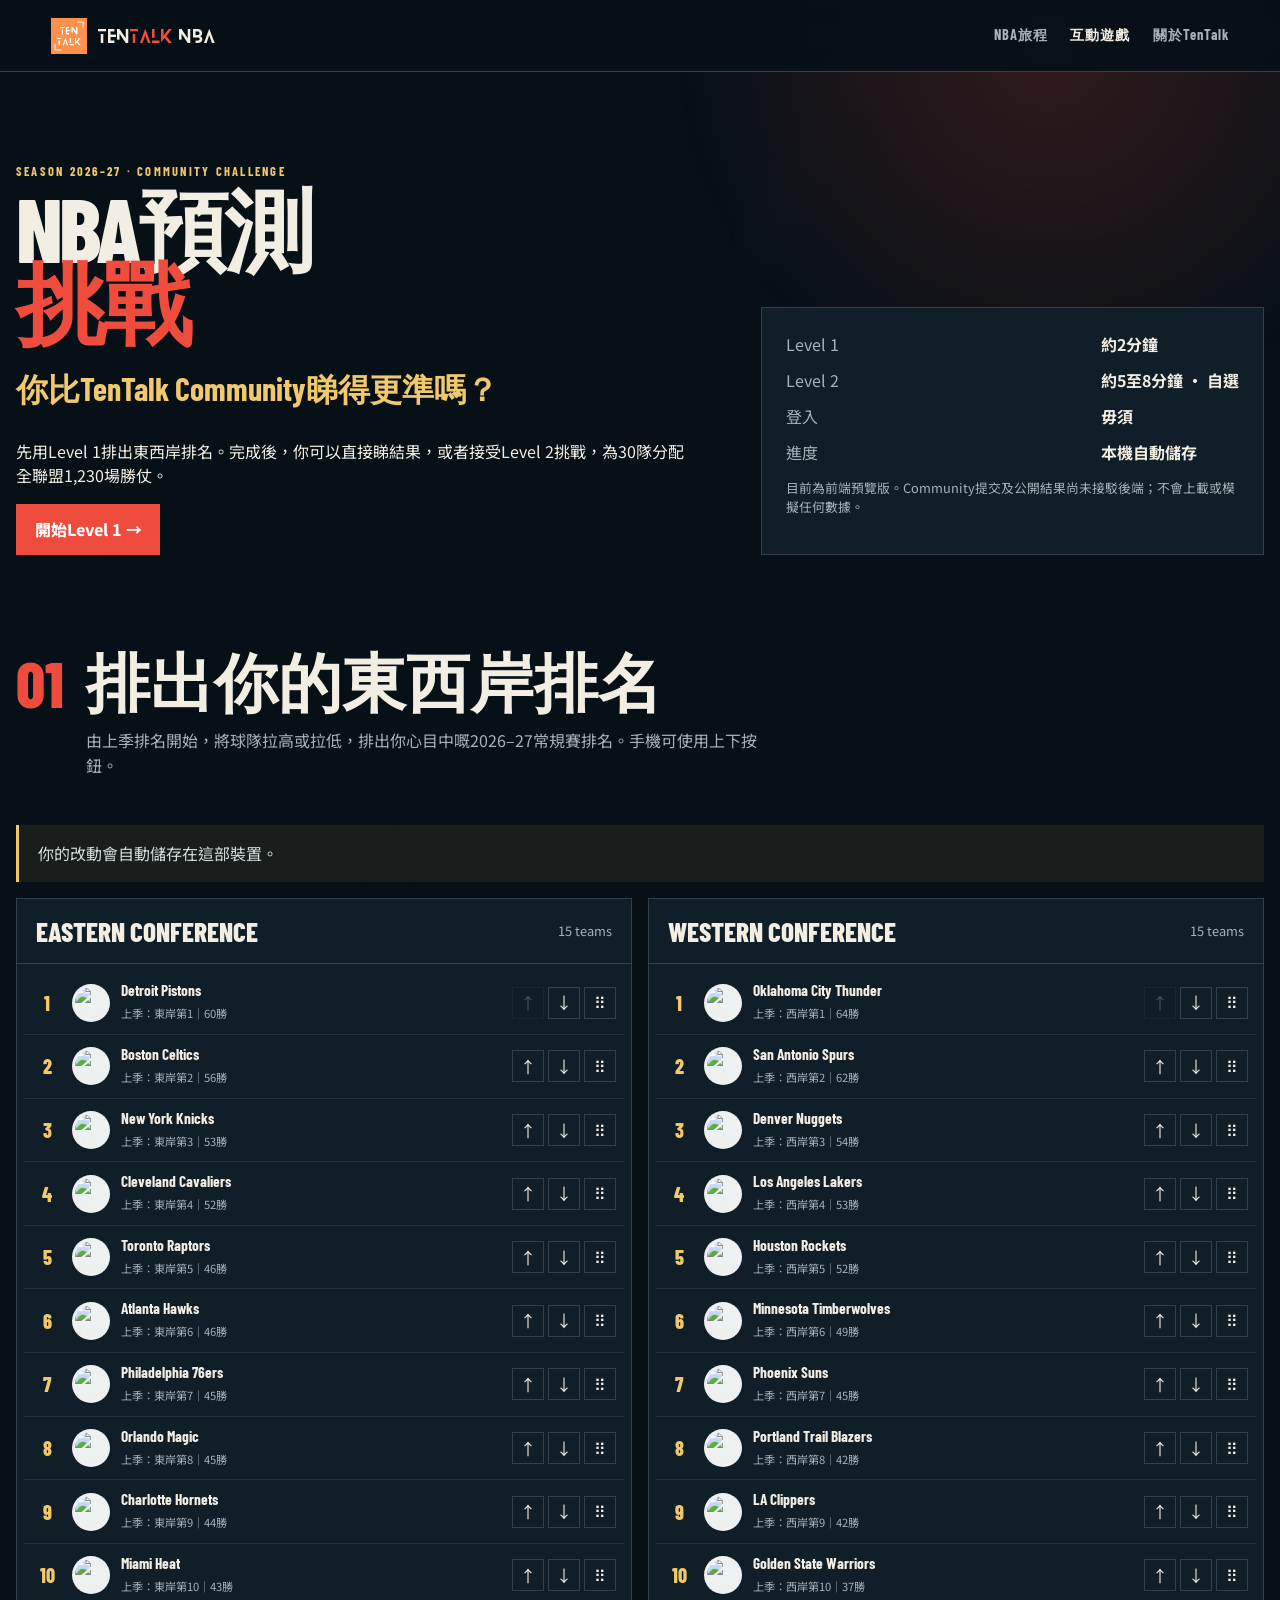
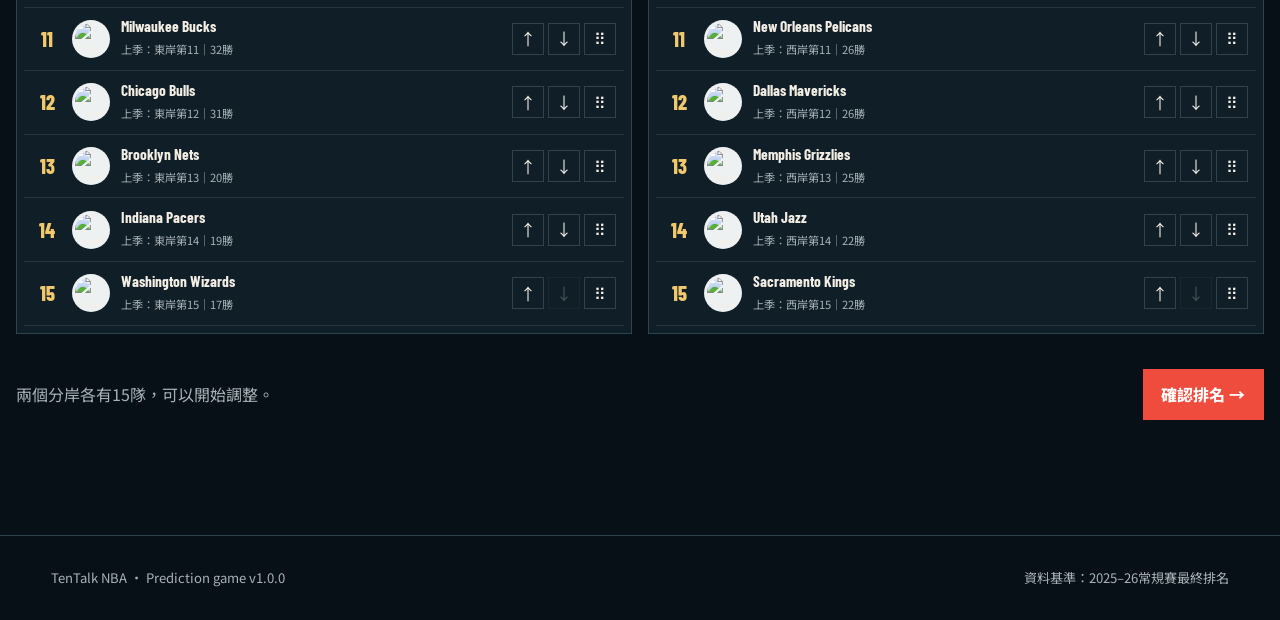
==== play/2026-27-predictions/index.html @ 5fdcccdc "Add 2026-27 NBA prediction game" ====
<!doctype html>
<html lang="zh-HK">
<head>
  <meta charset="UTF-8" />
  <meta name="viewport" content="width=device-width, initial-scale=1" />
  <meta name="description" content="排出2026–27 NBA東西岸排名，再為30隊分配全聯盟1,230場勝仗。" />
  <meta name="theme-color" content="#071017" />
  <title>2026–27 NBA預測挑戰｜TenTalk</title>
  <link rel="preconnect" href="https://fonts.googleapis.com" />
  <link rel="preconnect" href="https://fonts.gstatic.com" crossorigin />
  <link href="https://fonts.googleapis.com/css2?family=Barlow+Condensed:wght@600;700;800&amp;family=IBM+Plex+Mono:wght@600&amp;family=Noto+Sans+HK:wght@400;500;700&amp;display=swap" rel="stylesheet" />
  <link rel="stylesheet" href="../play.css?v=20260919" />
  <script src="../team-data.js?v=20260919" defer></script>
  <script src="game.js?v=20260919" defer></script>
</head>
<body>
  <a class="skip-link" href="#main">跳到主要內容</a>
  <header class="play-header">
    <a class="play-brand" href="../../"><img src="../../assets/tentalk-logo.png" alt="" /><span class="brand-word">Ten<span>Talk</span> NBA</span></a>
    <nav class="play-nav" aria-label="主要導覽"><a href="../../">NBA旅程</a><a class="nav-play" href="../" aria-current="page">互動遊戲</a><a href="../../#about">關於TenTalk</a></nav>
  </header>
  <main id="main" class="play-main game-main">
    <section class="game-intro" id="intro">
      <div><p class="eyebrow">Season 2026–27 · Community challenge</p><h1>NBA預測<span>挑戰</span></h1><p class="hook">你比TenTalk Community睇得更準嗎？</p><p>先用Level 1排出東西岸排名。完成後，你可以直接睇結果，或者接受Level 2挑戰，為30隊分配全聯盟1,230場勝仗。</p><button class="button" type="button" data-start>開始Level 1 →</button></div>
      <aside class="intro-card"><dl><dt>Level 1</dt><dd>約2分鐘</dd><dt>Level 2</dt><dd>約5至8分鐘 · 自選</dd><dt>登入</dt><dd>毋須</dd><dt>進度</dt><dd>本機自動儲存</dd></dl><p class="legal-note">目前為前端預覽版。Community提交及公開結果尚未接駁後端；不會上載或模擬任何數據。</p></aside>
    </section>

    <section class="game-step" id="level-one" aria-labelledby="level-one-title">
      <div class="step-heading"><span class="step-number">01</span><div><h2 id="level-one-title">排出你的東西岸排名</h2><p>由上季排名開始，將球隊拉高或拉低，排出你心目中嘅2026–27常規賽排名。手機可使用上下按鈕。</p></div></div>
      <p class="mode-note" id="save-note" role="status">你的改動會自動儲存在這部裝置。</p>
      <div class="conference-grid"><section class="conference-panel"><div class="conference-title"><h3>Eastern Conference</h3><span>15 teams</span></div><ol class="ranking-list" id="east-list" aria-label="東岸排名"></ol></section><section class="conference-panel"><div class="conference-title"><h3>Western Conference</h3><span>15 teams</span></div><ol class="ranking-list" id="west-list" aria-label="西岸排名"></ol></section></div>
      <div class="review-bar"><p id="level-one-status" role="status">兩個分岸各有15隊，可以開始調整。</p><button class="button" type="button" id="review-ranking">確認排名 →</button></div>
      <div class="review-panel" id="ranking-review" hidden><h3>最後檢查</h3><p>提交後仍可刻意重新開始，但不會靜默覆蓋已完成結果。</p><div class="review-columns"><div><strong>東岸</strong><ol id="east-review"></ol></div><div><strong>西岸</strong><ol id="west-review"></ol></div></div><div class="review-actions"><button class="button button-outline" type="button" id="back-to-ranking">再調整</button><button class="button" type="button" id="submit-level-one">提交Level 1</button></div></div>
    </section>

    <section class="game-step" id="level-one-result" hidden aria-labelledby="level-one-result-title"><div class="results-panel"><div class="result-head"><div><p class="eyebrow">Level 1 complete</p><h2 id="level-one-result-title">你 vs TenTalk Community</h2></div><span class="result-id" data-result-id></span></div><p class="community-empty"><strong>Community結果收集中</strong><br />目前未有達到顯示門檻的真實提交；以下只顯示你的排名，不會使用模擬數據。</p><div class="result-tables" id="level-one-tables"></div><div class="observation-grid" id="level-one-observations"></div><div class="level-two-invite"><div><h3>仲未夠喉？</h3><p>挑戰預測全NBA 30隊勝場，將全聯盟1,230場勝仗分配俾30支球隊。</p></div><button class="button" type="button" id="start-level-two">接受Level 2挑戰 →</button></div><div class="share-row" data-share-row></div><p class="share-status" role="status"></p></div></section>

    <section class="game-step" id="level-two" hidden aria-labelledby="level-two-title">
      <div class="step-heading"><span class="step-number">02</span><div><h2 id="level-two-title">預測30隊勝場</h2><p>每隊由上季勝場開始。今次唔可以人人都50勝：最後全聯盟總數必須剛好係1,230。</p></div></div>
      <div class="sticky-tools"><div class="total-meter" id="total-meter" aria-live="polite"><strong><span id="wins-total">1,230</span> / 1,230</strong><span id="wins-balance">✓ 完美平衡，可以提交！</span></div><div class="filter-group" aria-label="篩選球隊"><button type="button" data-filter="All" aria-pressed="true">全部</button><button type="button" data-filter="East" aria-pressed="false">東岸</button><button type="button" data-filter="West" aria-pressed="false">西岸</button></div><button class="button button-outline button-small" type="button" id="suggest-balance">幫我處理最後幾場</button></div>
      <p class="mode-note"><span id="reviewed-count">0 / 30</span> 隊已調整或確認。只調整你認為會明顯升跌嘅球隊，其餘可保留上季勝場。</p>
      <div class="balance-suggestions" id="balance-suggestions" hidden></div>
      <div class="win-list" id="win-list"></div>
      <div class="level-two-actions"><button class="button button-outline" type="button" id="reset-wins">回復全部上季勝場</button><button class="button" type="button" id="submit-level-two">提交Level 2</button></div>
    </section>

    <section class="game-step" id="level-two-result" hidden aria-labelledby="level-two-result-title"><div class="results-panel"><div class="result-head"><div><p class="eyebrow">1,230 wins allocated</p><h2 id="level-two-result-title">你嘅30隊勝場預測</h2></div><span class="result-id" data-result-id></span></div><p class="community-empty"><strong>Community平均收集中</strong><br />後端未接駁，因此只顯示你的本機結果。</p><div class="observation-grid" id="level-two-observations"></div><div class="result-tables" id="level-two-tables"></div><div class="share-row" data-share-row></div><p class="share-status" role="status"></p><button class="button button-outline" type="button" id="restart-game">重新開始</button></div></section>
  </main>
  <footer class="play-footer"><span>TenTalk NBA · Prediction game v1.0.0</span><span>資料基準：2025–26常規賽最終排名</span></footer>
</body>
</html>
---- play/play.css ----
@font-face { font-family: "Blanka"; src: url("../assets/fonts/Blanka-Regular.otf") format("opentype"); font-display: swap; }
:root { --ink:#071017; --panel:#101e28; --panel-2:#172b37; --line:#30434d; --cream:#f3eee4; --muted:#a8b2b6; --red:#ef4c3e; --gold:#f1c96c; --green:#79d7a5; --amber:#efb765; --danger:#ff776e; --display:"Barlow Condensed","Arial Narrow",sans-serif; --body:"Noto Sans HK",sans-serif; }
* { box-sizing:border-box; }
html { color-scheme:dark; scroll-behavior:smooth; }
body { margin:0; color:var(--cream); background:var(--ink); font-family:var(--body); line-height:1.55; }
body::before { content:""; position:fixed; inset:0; z-index:-1; opacity:.18; background:radial-gradient(circle at 82% 5%,#ef4c3e 0,transparent 28%),linear-gradient(120deg,transparent 0 48%,rgba(255,255,255,.035) 49% 51%,transparent 52%); }
a { color:inherit; }
button,input { font:inherit; }
button,a { -webkit-tap-highlight-color:transparent; }
:focus-visible { outline:3px solid var(--gold); outline-offset:3px; }
.skip-link { position:fixed; left:1rem; top:-5rem; z-index:20; background:var(--cream); color:var(--ink); padding:.7rem 1rem; }
.skip-link:focus { top:1rem; }
.play-header { min-height:72px; display:flex; align-items:center; gap:2rem; padding:0 clamp(1rem,4vw,4.5rem); border-bottom:1px solid var(--line); background:rgba(7,16,23,.92); backdrop-filter:blur(14px); position:sticky; top:0; z-index:10; }
.play-brand { display:flex; align-items:center; gap:.7rem; text-decoration:none; margin-right:auto; }
.play-brand img { width:36px; height:36px; object-fit:contain; }
.brand-word { font:1.05rem/1 "Blanka",var(--display); letter-spacing:.08em; }
.brand-word span { color:var(--red); }
.play-nav { display:flex; align-items:center; gap:1.4rem; }
.play-nav a { color:var(--muted); font:700 .9rem var(--display); letter-spacing:.07em; text-decoration:none; }
.play-nav a[aria-current="page"],.play-nav a:hover { color:var(--cream); }
.play-nav .nav-play { color:var(--gold); }
.play-main { width:min(1180px,calc(100% - 2rem)); margin:auto; }
.game-main { width:min(1280px,calc(100% - 2rem)); }
.eyebrow { color:var(--gold); font:700 .78rem var(--display); letter-spacing:.18em; text-transform:uppercase; }
.hub-hero { min-height:64vh; display:grid; grid-template-columns:1.2fr .8fr; align-items:center; gap:5vw; padding:7rem 0 5rem; }
.hub-hero h1,.game-intro h1 { margin:.2rem 0 1rem; font:800 clamp(3.8rem,9vw,8.4rem)/.82 var(--display); text-transform:uppercase; letter-spacing:-.045em; }
.hub-hero h1 span,.game-intro h1 span { display:block; color:var(--red); }
.hub-hero-copy { max-width:640px; color:#c7cdd0; font-size:clamp(1rem,1.8vw,1.22rem); }
.court-orbit { aspect-ratio:1; border:1px solid var(--line); border-radius:50%; position:relative; background:radial-gradient(circle,var(--panel-2),var(--ink) 65%); }
.court-orbit::before,.court-orbit::after { content:""; position:absolute; border:1px solid rgba(241,201,108,.38); border-radius:50%; inset:16%; }
.court-orbit::after { inset:38%; background:var(--red); border:0; box-shadow:0 0 60px rgba(239,76,62,.36); }
.court-orbit span { position:absolute; font:800 clamp(2rem,6vw,5rem)/1 var(--display); z-index:1; }
.court-orbit span:first-child { top:12%; left:-5%; }
.court-orbit span:last-child { bottom:10%; right:-4%; color:var(--gold); }
.hub-section { padding:4rem 0 7rem; border-top:1px solid var(--line); }
.section-kicker { display:flex; align-items:end; justify-content:space-between; gap:2rem; margin-bottom:2rem; }
.section-kicker h2 { margin:0; font:800 clamp(2.6rem,6vw,5.6rem)/.9 var(--display); text-transform:uppercase; }
.section-kicker p { max-width:430px; color:var(--muted); }
.game-card { display:grid; grid-template-columns:1fr auto; gap:2rem; padding:clamp(1.5rem,4vw,3.5rem); background:linear-gradient(135deg,var(--panel),#0b171e); border:1px solid var(--line); position:relative; overflow:hidden; }
.game-card::after { content:"26—27"; position:absolute; right:-1rem; bottom:-2.8rem; color:rgba(255,255,255,.035); font:800 clamp(7rem,18vw,16rem)/1 var(--display); }
.status-pill { display:inline-flex; align-items:center; gap:.45rem; padding:.38rem .68rem; background:rgba(121,215,165,.12); border:1px solid rgba(121,215,165,.36); color:var(--green); font:700 .75rem var(--display); letter-spacing:.1em; text-transform:uppercase; }
.status-pill::before { content:""; width:7px; height:7px; border-radius:50%; background:currentColor; }
.game-card h3 { max-width:800px; margin:1.2rem 0 .7rem; font:800 clamp(2.4rem,6vw,5.4rem)/.92 var(--display); text-transform:uppercase; }
.game-card p { color:#c4cccf; }
.level-list { display:flex; flex-wrap:wrap; gap:.65rem; padding:0; list-style:none; }
.level-list li { border:1px solid var(--line); padding:.5rem .75rem; color:var(--muted); font-size:.88rem; }
.button { display:inline-flex; justify-content:center; align-items:center; gap:.5rem; min-height:48px; padding:.75rem 1.1rem; border:1px solid transparent; background:var(--red); color:#fff; font-weight:800; text-decoration:none; cursor:pointer; position:relative; z-index:1; }
.button:hover { filter:brightness(1.08); transform:translateY(-1px); }
.button-outline { background:transparent; border-color:var(--line); color:var(--cream); }
.button-small { min-height:40px; padding:.45rem .8rem; font-size:.85rem; }
.button:disabled { opacity:.45; cursor:not-allowed; transform:none; }
.card-action { align-self:end; min-width:180px; }
.future-strip { display:grid; grid-template-columns:repeat(3,1fr); margin-top:1rem; border:1px solid var(--line); }
.future-strip div { min-height:140px; padding:1.3rem; border-right:1px solid var(--line); }
.future-strip div:last-child { border:0; }
.future-strip strong { display:block; color:var(--muted); font:700 .75rem var(--display); letter-spacing:.12em; }
.future-strip span { display:block; margin-top:1rem; font:700 1.4rem var(--display); }
.play-footer { display:flex; justify-content:space-between; padding:2rem clamp(1rem,4vw,4.5rem); color:var(--muted); border-top:1px solid var(--line); font-size:.82rem; }

/* Game */
.game-intro { display:grid; grid-template-columns:1.15fr .85fr; gap:4rem; padding:5rem 0 3rem; align-items:end; }
.game-intro h1 { font-size:clamp(3rem,7vw,7rem); }
.game-intro .hook { color:var(--gold); font:700 clamp(1.35rem,2.5vw,2.1rem)/1.15 var(--display); }
.intro-card { background:var(--panel); border:1px solid var(--line); padding:1.5rem; }
.intro-card dl { display:grid; grid-template-columns:1fr auto; gap:.7rem 1rem; margin:0; }
.intro-card dt { color:var(--muted); }
.intro-card dd { margin:0; font-weight:700; }
.mode-note { padding:1rem 1.2rem; border-left:3px solid var(--gold); background:rgba(241,201,108,.08); color:#d7dcde; }
.game-step { padding:3rem 0 6rem; }
.game-step[hidden] { display:none; }
.step-heading { display:grid; grid-template-columns:auto 1fr; gap:1.4rem; align-items:start; margin-bottom:2rem; }
.step-number { color:var(--red); font:800 4rem/1 var(--display); }
.step-heading h2 { margin:0; font:800 clamp(2.4rem,5vw,4.8rem)/.95 var(--display); text-transform:uppercase; }
.step-heading p { color:var(--muted); max-width:700px; }
.conference-grid { display:grid; grid-template-columns:1fr 1fr; gap:1rem; }
.conference-panel { background:var(--panel); border:1px solid var(--line); }
.conference-title { display:flex; justify-content:space-between; align-items:center; padding:1rem 1.2rem; border-bottom:1px solid var(--line); }
.conference-title h3 { margin:0; font:800 1.7rem var(--display); text-transform:uppercase; }
.conference-title span { color:var(--muted); font-size:.8rem; }
.ranking-list { list-style:none; padding:.45rem; margin:0; min-height:400px; }
.team-rank { display:grid; grid-template-columns:30px 40px 1fr auto; gap:.6rem; align-items:center; padding:.62rem .5rem; border-bottom:1px solid rgba(48,67,77,.62); background:var(--panel); transition:background .15s,transform .15s; }
.team-rank[draggable="true"] { cursor:grab; }
.team-rank.is-dragging { opacity:.45; }
.team-rank.drag-over { transform:translateY(3px); background:var(--panel-2); }
.rank-no { font:800 1.25rem var(--display); color:var(--gold); text-align:center; }
.team-logo { width:38px; height:38px; object-fit:contain; background:#eef1f2; border-radius:50%; padding:3px; }
.team-name { min-width:0; }
.team-name strong { display:block; white-space:nowrap; overflow:hidden; text-overflow:ellipsis; font:700 .96rem var(--display); }
.team-name small { color:var(--muted); font-size:.7rem; }
.rank-actions { display:flex; gap:.25rem; }
.rank-actions button { width:32px; height:32px; border:1px solid var(--line); background:transparent; color:var(--cream); cursor:pointer; }
.rank-actions button:disabled { opacity:.25; }
.review-bar { display:flex; align-items:center; justify-content:space-between; gap:1rem; padding:1rem 0; margin-top:1rem; }
.review-bar p { color:var(--muted); }
.review-panel { margin-top:1rem; padding:1.4rem; background:var(--panel-2); border:1px solid var(--gold); }
.review-panel[hidden] { display:none; }
.review-columns { display:grid; grid-template-columns:1fr 1fr; gap:1rem; }
.review-columns ol { columns:2; padding-left:1.4rem; font-size:.85rem; color:#d0d6d8; }
.review-actions { display:flex; gap:.6rem; justify-content:flex-end; }
.results-panel { background:linear-gradient(135deg,var(--panel),#111b22); border:1px solid var(--line); padding:clamp(1.2rem,3vw,2.5rem); }
.result-head { display:flex; justify-content:space-between; gap:1rem; align-items:start; }
.result-head h2,.level-two-title { margin:.2rem 0; font:800 clamp(2.4rem,5vw,4.8rem)/.92 var(--display); text-transform:uppercase; }
.result-id { color:var(--muted); font:600 .75rem "IBM Plex Mono",monospace; }
.community-empty { padding:1rem; border:1px dashed var(--line); color:var(--muted); }
.result-tables { display:grid; grid-template-columns:1fr 1fr; gap:1rem; margin:1.5rem 0; }
.result-table { width:100%; border-collapse:collapse; font-size:.84rem; }
.result-table caption { text-align:left; font:800 1.4rem var(--display); padding:.7rem 0; }
.result-table th,.result-table td { padding:.55rem .45rem; border-bottom:1px solid var(--line); text-align:left; }
.result-table th { color:var(--muted); font-size:.72rem; }
.observation-grid { display:grid; grid-template-columns:repeat(3,1fr); gap:.7rem; margin:1.2rem 0; }
.observation { padding:1rem; background:var(--panel-2); border-left:2px solid var(--red); }
.observation strong { display:block; color:var(--gold); font:700 .78rem var(--display); letter-spacing:.08em; text-transform:uppercase; }
.level-two-invite { display:flex; justify-content:space-between; gap:2rem; align-items:center; margin-top:1.5rem; padding-top:1.5rem; border-top:1px solid var(--line); }
.level-two-invite h3 { margin:0; font:800 2rem var(--display); }
.sticky-tools { position:sticky; top:72px; z-index:8; display:grid; grid-template-columns:1fr auto auto; gap:1rem; align-items:center; padding:.8rem 1rem; margin-bottom:1rem; background:rgba(16,30,40,.96); border:1px solid var(--line); backdrop-filter:blur(12px); }
.total-meter strong { display:block; font:800 1.55rem var(--display); }
.total-meter span { color:var(--muted); font-size:.82rem; }
.total-meter.is-high strong { color:var(--danger); }
.total-meter.is-balanced strong { color:var(--green); }
.filter-group { display:flex; gap:.3rem; }
.filter-group button { border:1px solid var(--line); background:transparent; color:var(--muted); padding:.45rem .7rem; cursor:pointer; }
.filter-group button[aria-pressed="true"] { background:var(--cream); color:var(--ink); }
.win-list { display:grid; grid-template-columns:1fr 1fr; gap:.6rem; }
.win-row { display:grid; grid-template-columns:46px minmax(145px,1fr) minmax(130px,1.5fr) 86px; align-items:center; gap:.8rem; padding:.8rem; background:var(--panel); border:1px solid var(--line); }
.win-row.is-changed { border-color:rgba(241,201,108,.62); background:linear-gradient(90deg,rgba(241,201,108,.07),var(--panel)); }
.win-row[hidden] { display:none; }
.win-team strong { display:block; font:700 .95rem var(--display); }
.win-team small { color:var(--muted); }
.slider-wrap input { width:100%; accent-color:var(--red); }
.win-controls { display:grid; grid-template-columns:repeat(3,28px); gap:.25rem; align-items:center; }
.win-controls button { height:28px; border:1px solid var(--line); background:transparent; color:var(--cream); cursor:pointer; }
.win-value { grid-column:1/-1; text-align:center; color:var(--gold); font:800 1.3rem var(--display); }
.balance-suggestions { padding:1rem; border:1px solid var(--gold); background:rgba(241,201,108,.08); margin:1rem 0; }
.balance-suggestions[hidden] { display:none; }
.balance-suggestions ul { margin:.5rem 0; }
.level-two-actions { display:flex; justify-content:space-between; gap:1rem; margin-top:1rem; }
.share-row { display:flex; flex-wrap:wrap; gap:.5rem; margin-top:1.5rem; }
.share-row a,.share-row button { border:1px solid var(--line); color:var(--cream); background:transparent; padding:.55rem .8rem; text-decoration:none; cursor:pointer; font-size:.82rem; }
.share-status { min-height:1.5em; color:var(--green); }
.legal-note { color:var(--muted); font-size:.8rem; }
@media (max-width:900px) { .play-header { gap:1rem; } .play-nav a:not(.nav-play) { display:none; } .hub-hero,.game-intro { grid-template-columns:1fr; } .court-orbit { width:min(70vw,420px); justify-self:center; } .conference-grid,.result-tables,.win-list { grid-template-columns:1fr; } .game-card { grid-template-columns:1fr; } .card-action { justify-self:start; } .observation-grid { grid-template-columns:1fr; } }
@media (max-width:600px) { .play-header { min-height:60px; padding:0 .8rem; } .brand-word { font-size:.84rem; } .play-nav { gap:.7rem; } .play-nav a { font-size:.76rem; } .play-main,.game-main { width:min(100% - 1rem,1280px); } .hub-hero { padding:4rem 0 3rem; } .hub-hero h1 { font-size:3.45rem; } .section-kicker { display:block; } .future-strip { grid-template-columns:1fr; } .future-strip div { border-right:0; border-bottom:1px solid var(--line); min-height:auto; } .play-footer { display:block; } .game-intro { padding:3rem 0 2rem; gap:1.5rem; } .game-intro h1 { font-size:3.15rem; } .conference-grid { gap:1.5rem; } .team-rank { grid-template-columns:27px 34px 1fr auto; padding:.55rem .2rem; } .team-logo { width:32px; height:32px; } .rank-actions { display:grid; grid-template-columns:1fr 1fr; } .rank-actions .drag-handle { grid-column:1/-1; width:68px; } .review-bar,.result-head,.level-two-invite,.level-two-actions { align-items:stretch; flex-direction:column; } .review-columns { grid-template-columns:1fr; } .review-columns ol { columns:1; } .sticky-tools { top:60px; grid-template-columns:1fr auto; gap:.5rem; } .sticky-tools .button { grid-column:1/-1; } .filter-group { align-self:center; } .win-row { grid-template-columns:38px 1fr 88px; gap:.5rem; } .win-row .team-logo { grid-row:1/3; } .slider-wrap { grid-column:2/4; } .level-two-actions .button { width:100%; } }
@media (prefers-reduced-motion:reduce) { html { scroll-behavior:auto; } *,*::before,*::after { transition:none!important; animation:none!important; } }
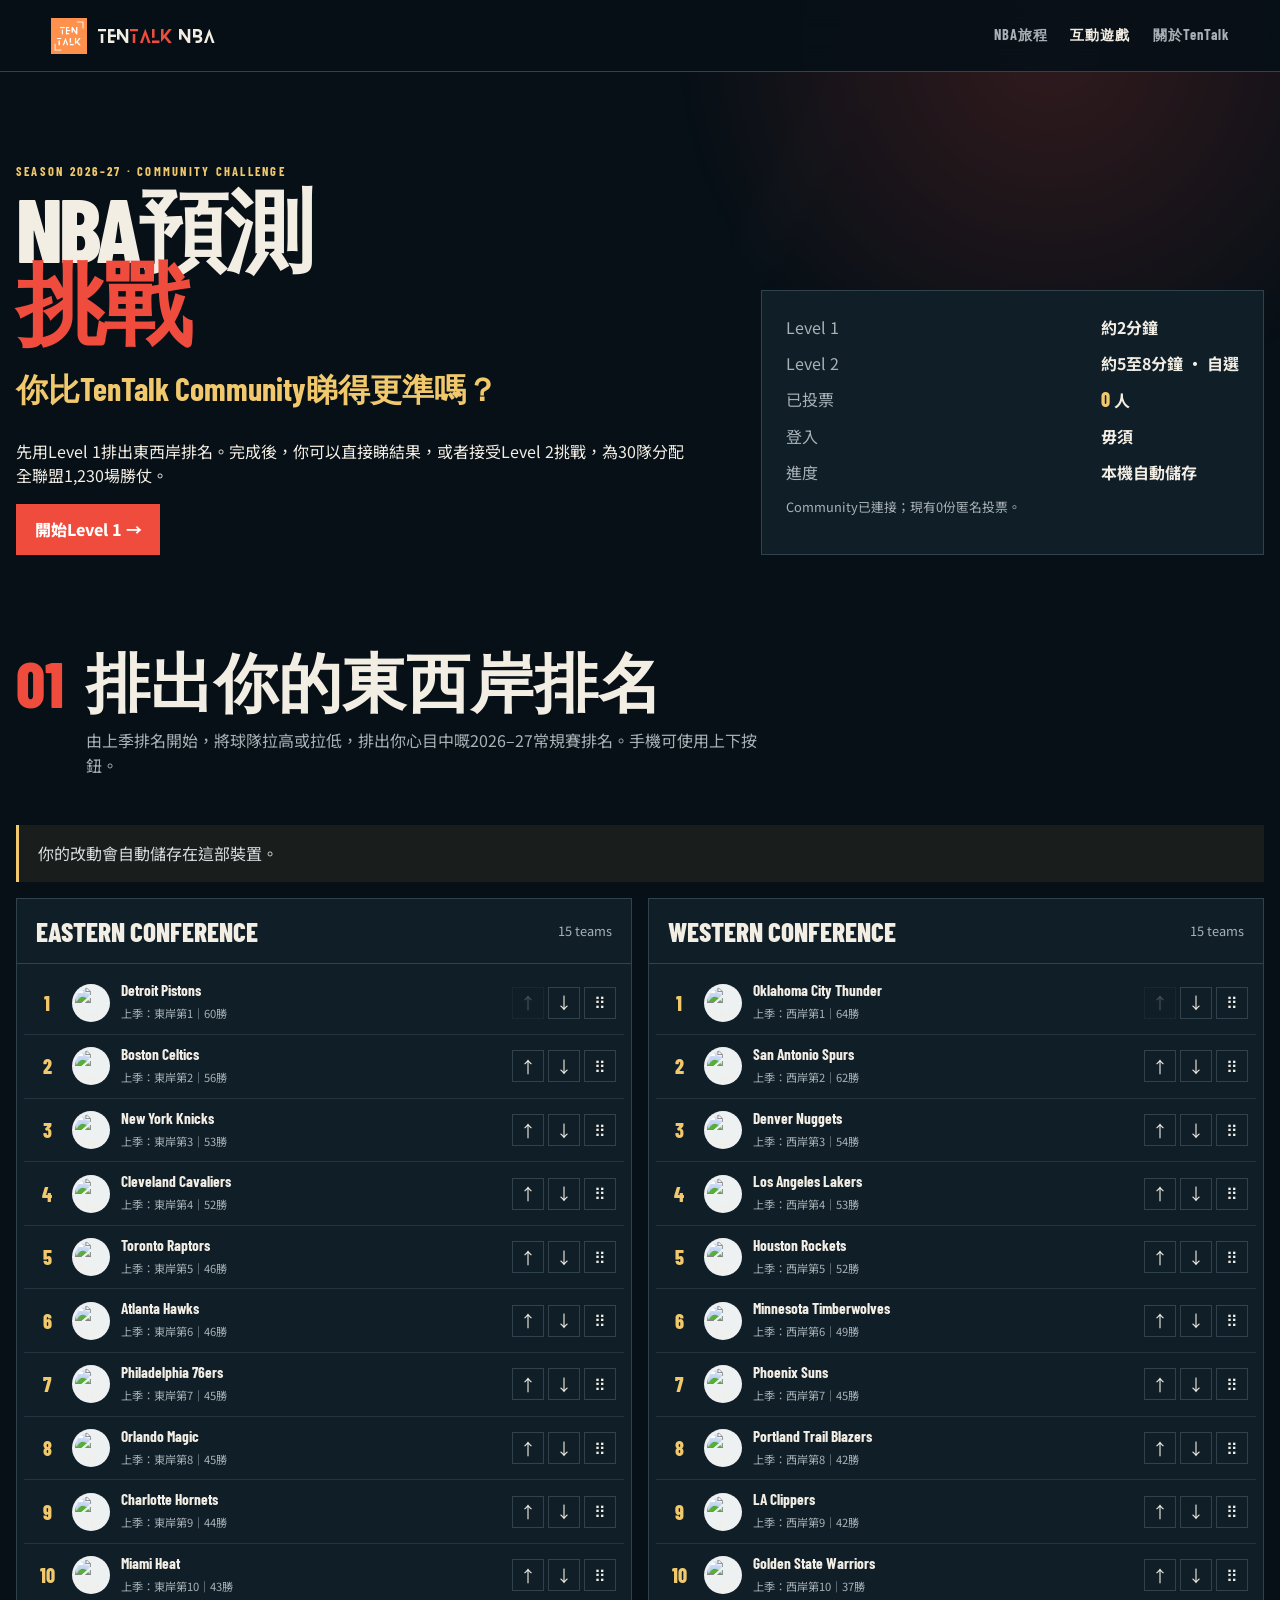
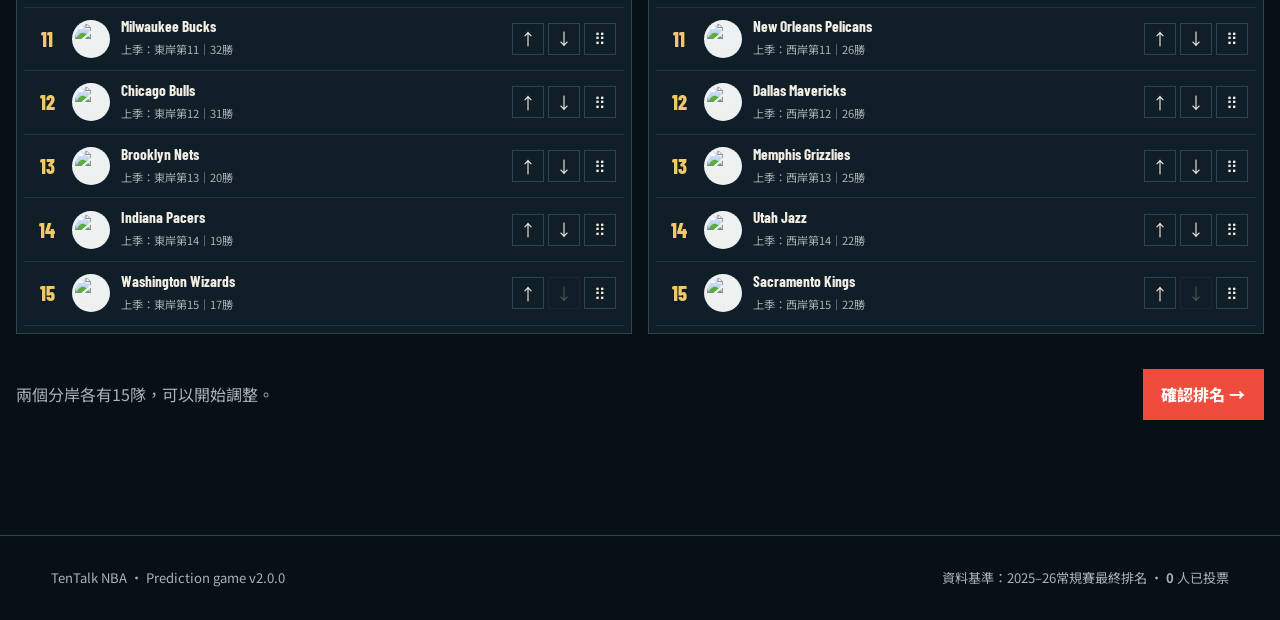
==== commit 3cd62ebb: "Publish live community survey" ====
--- a/play/2026-27-predictions/index.html
+++ b/play/2026-27-predictions/index.html
@@ -9,9 +9,11 @@
   <link rel="preconnect" href="https://fonts.googleapis.com" />
   <link rel="preconnect" href="https://fonts.gstatic.com" crossorigin />
   <link href="https://fonts.googleapis.com/css2?family=Barlow+Condensed:wght@600;700;800&amp;family=IBM+Plex+Mono:wght@600&amp;family=Noto+Sans+HK:wght@400;500;700&amp;display=swap" rel="stylesheet" />
-  <link rel="stylesheet" href="../play.css?v=20260919" />
+  <link rel="stylesheet" href="../play.css?v=20260925" />
   <script src="../team-data.js?v=20260919" defer></script>
-  <script src="game.js?v=20260919" defer></script>
+  <script src="prediction-core.js?v=20260925" defer></script>
+  <script src="community-config.js?v=20260925" defer></script>
+  <script src="game.js?v=20260925" defer></script>
 </head>
 <body>
   <a class="skip-link" href="#main">跳到主要內容</a>
@@ -22,7 +24,7 @@
   <main id="main" class="play-main game-main">
     <section class="game-intro" id="intro">
       <div><p class="eyebrow">Season 2026–27 · Community challenge</p><h1>NBA預測<span>挑戰</span></h1><p class="hook">你比TenTalk Community睇得更準嗎？</p><p>先用Level 1排出東西岸排名。完成後，你可以直接睇結果，或者接受Level 2挑戰，為30隊分配全聯盟1,230場勝仗。</p><button class="button" type="button" data-start>開始Level 1 →</button></div>
-      <aside class="intro-card"><dl><dt>Level 1</dt><dd>約2分鐘</dd><dt>Level 2</dt><dd>約5至8分鐘 · 自選</dd><dt>登入</dt><dd>毋須</dd><dt>進度</dt><dd>本機自動儲存</dd></dl><p class="legal-note">目前為前端預覽版。Community提交及公開結果尚未接駁後端；不會上載或模擬任何數據。</p></aside>
+      <aside class="intro-card"><dl><dt>Level 1</dt><dd>約2分鐘</dd><dt>Level 2</dt><dd>約5至8分鐘 · 自選</dd><dt>已投票</dt><dd><strong class="survey-count" data-survey-count aria-live="polite">—</strong> 人</dd><dt>登入</dt><dd>毋須</dd><dt>進度</dt><dd>本機自動儲存</dd></dl><p class="legal-note" id="community-connection">正在連接Community數據。只會提交匿名排名及勝場，不會收集姓名或電郵。</p></aside>
     </section>
 
     <section class="game-step" id="level-one" aria-labelledby="level-one-title">
@@ -33,19 +35,19 @@
       <div class="review-panel" id="ranking-review" hidden><h3>最後檢查</h3><p>提交後仍可刻意重新開始，但不會靜默覆蓋已完成結果。</p><div class="review-columns"><div><strong>東岸</strong><ol id="east-review"></ol></div><div><strong>西岸</strong><ol id="west-review"></ol></div></div><div class="review-actions"><button class="button button-outline" type="button" id="back-to-ranking">再調整</button><button class="button" type="button" id="submit-level-one">提交Level 1</button></div></div>
     </section>
 
-    <section class="game-step" id="level-one-result" hidden aria-labelledby="level-one-result-title"><div class="results-panel"><div class="result-head"><div><p class="eyebrow">Level 1 complete</p><h2 id="level-one-result-title">你 vs TenTalk Community</h2></div><span class="result-id" data-result-id></span></div><p class="community-empty"><strong>Community結果收集中</strong><br />目前未有達到顯示門檻的真實提交；以下只顯示你的排名，不會使用模擬數據。</p><div class="result-tables" id="level-one-tables"></div><div class="observation-grid" id="level-one-observations"></div><div class="level-two-invite"><div><h3>仲未夠喉？</h3><p>挑戰預測全NBA 30隊勝場，將全聯盟1,230場勝仗分配俾30支球隊。</p></div><button class="button" type="button" id="start-level-two">接受Level 2挑戰 →</button></div><div class="share-row" data-share-row></div><p class="share-status" role="status"></p></div></section>
+    <section class="game-step" id="level-one-result" hidden aria-labelledby="level-one-result-title"><div class="results-panel"><div class="result-head"><div><p class="eyebrow">Level 1 complete</p><h2 id="level-one-result-title">你 vs TenTalk Community</h2></div><span class="result-id" data-result-id></span></div><p class="community-empty" id="level-one-community-status" role="status"><strong>正在讀取Community結果</strong><br />Community平均會由第一份真實提交開始顯示。</p><div class="result-tables" id="level-one-tables"></div><div class="observation-grid" id="level-one-observations"></div><div class="level-two-invite"><div><h3>仲未夠喉？</h3><p>挑戰預測全NBA 30隊勝場，將全聯盟1,230場勝仗分配俾30支球隊。</p></div><button class="button" type="button" id="start-level-two">接受Level 2挑戰 →</button></div><div class="share-row" data-share-row></div><p class="share-status" role="status"></p></div></section>
 
     <section class="game-step" id="level-two" hidden aria-labelledby="level-two-title">
-      <div class="step-heading"><span class="step-number">02</span><div><h2 id="level-two-title">預測30隊勝場</h2><p>每隊由上季勝場開始。今次唔可以人人都50勝：最後全聯盟總數必須剛好係1,230。</p></div></div>
-      <div class="sticky-tools"><div class="total-meter" id="total-meter" aria-live="polite"><strong><span id="wins-total">1,230</span> / 1,230</strong><span id="wins-balance">✓ 完美平衡，可以提交！</span></div><div class="filter-group" aria-label="篩選球隊"><button type="button" data-filter="All" aria-pressed="true">全部</button><button type="button" data-filter="East" aria-pressed="false">東岸</button><button type="button" data-filter="West" aria-pressed="false">西岸</button></div><button class="button button-outline button-small" type="button" id="suggest-balance">幫我處理最後幾場</button></div>
-      <p class="mode-note"><span id="reviewed-count">0 / 30</span> 隊已調整或確認。只調整你認為會明顯升跌嘅球隊，其餘可保留上季勝場。</p>
+      <div class="step-heading"><span class="step-number">02</span><div><h2 id="level-two-title">按你嘅排名預測勝場</h2><p>東西岸次序沿用你的Level 1。低排名球隊可以同前一隊勝場相同或較低，但不能更高；全聯盟總數仍須剛好1,230。</p></div></div>
+      <div class="sticky-tools"><div class="total-meter" id="total-meter" aria-live="polite"><strong><span id="wins-total">1,230</span> / 1,230</strong><span id="wins-balance">✓ 完美平衡，可以提交！</span></div><button class="button button-outline button-small" type="button" id="suggest-balance">幫我處理最後幾場</button></div>
+      <p class="mode-note"><span id="reviewed-count">0 / 30</span> 隊已調整或確認。調低某隊時，後面任何較高勝場會即時降至同一上限，保持與Level 1一致。</p>
       <div class="balance-suggestions" id="balance-suggestions" hidden></div>
-      <div class="win-list" id="win-list"></div>
-      <div class="level-two-actions"><button class="button button-outline" type="button" id="reset-wins">回復全部上季勝場</button><button class="button" type="button" id="submit-level-two">提交Level 2</button></div>
+      <div class="conference-grid win-conference-grid"><section class="conference-panel"><div class="conference-title"><h3>Eastern Conference</h3><span>依你的Level 1</span></div><div class="win-list" id="east-win-list"></div></section><section class="conference-panel"><div class="conference-title"><h3>Western Conference</h3><span>依你的Level 1</span></div><div class="win-list" id="west-win-list"></div></section></div>
+      <div class="level-two-actions"><button class="button button-outline" type="button" id="reset-wins">回復排名預設勝場</button><button class="button" type="button" id="submit-level-two">提交Level 2</button></div>
     </section>
 
-    <section class="game-step" id="level-two-result" hidden aria-labelledby="level-two-result-title"><div class="results-panel"><div class="result-head"><div><p class="eyebrow">1,230 wins allocated</p><h2 id="level-two-result-title">你嘅30隊勝場預測</h2></div><span class="result-id" data-result-id></span></div><p class="community-empty"><strong>Community平均收集中</strong><br />後端未接駁，因此只顯示你的本機結果。</p><div class="observation-grid" id="level-two-observations"></div><div class="result-tables" id="level-two-tables"></div><div class="share-row" data-share-row></div><p class="share-status" role="status"></p><button class="button button-outline" type="button" id="restart-game">重新開始</button></div></section>
+    <section class="game-step" id="level-two-result" hidden aria-labelledby="level-two-result-title"><div class="results-panel"><div class="result-head"><div><p class="eyebrow">1,230 wins allocated</p><h2 id="level-two-result-title">你嘅30隊勝場預測</h2></div><span class="result-id" data-result-id></span></div><p class="community-empty" id="level-two-community-status" role="status"><strong>Community平均收集中</strong><br />完成Level 2的第一份真實提交後便會顯示。</p><div class="observation-grid" id="level-two-observations"></div><div class="result-tables" id="level-two-tables"></div><div class="share-row" data-share-row></div><p class="share-status" role="status"></p><button class="button button-outline" type="button" id="restart-game">重新開始</button></div></section>
   </main>
-  <footer class="play-footer"><span>TenTalk NBA · Prediction game v1.0.0</span><span>資料基準：2025–26常規賽最終排名</span></footer>
+  <footer class="play-footer"><span>TenTalk NBA · Prediction game v2.0.0</span><span>資料基準：2025–26常規賽最終排名 · <strong data-survey-count>—</strong> 人已投票</span></footer>
 </body>
 </html>
--- a/play/play.css
+++ b/play/play.css
@@ -65,6 +65,7 @@
 .intro-card dl { display:grid; grid-template-columns:1fr auto; gap:.7rem 1rem; margin:0; }
 .intro-card dt { color:var(--muted); }
 .intro-card dd { margin:0; font-weight:700; }
+.survey-count { color:var(--gold); font:800 1.25rem var(--display); }
 .mode-note { padding:1rem 1.2rem; border-left:3px solid var(--gold); background:rgba(241,201,108,.08); color:#d7dcde; }
 .game-step { padding:3rem 0 6rem; }
 .game-step[hidden] { display:none; }
@@ -112,18 +113,16 @@
 .observation strong { display:block; color:var(--gold); font:700 .78rem var(--display); letter-spacing:.08em; text-transform:uppercase; }
 .level-two-invite { display:flex; justify-content:space-between; gap:2rem; align-items:center; margin-top:1.5rem; padding-top:1.5rem; border-top:1px solid var(--line); }
 .level-two-invite h3 { margin:0; font:800 2rem var(--display); }
-.sticky-tools { position:sticky; top:72px; z-index:8; display:grid; grid-template-columns:1fr auto auto; gap:1rem; align-items:center; padding:.8rem 1rem; margin-bottom:1rem; background:rgba(16,30,40,.96); border:1px solid var(--line); backdrop-filter:blur(12px); }
+.sticky-tools { position:sticky; top:72px; z-index:8; display:grid; grid-template-columns:1fr auto; gap:1rem; align-items:center; padding:.8rem 1rem; margin-bottom:1rem; background:rgba(16,30,40,.96); border:1px solid var(--line); backdrop-filter:blur(12px); }
 .total-meter strong { display:block; font:800 1.55rem var(--display); }
 .total-meter span { color:var(--muted); font-size:.82rem; }
 .total-meter.is-high strong { color:var(--danger); }
 .total-meter.is-balanced strong { color:var(--green); }
-.filter-group { display:flex; gap:.3rem; }
-.filter-group button { border:1px solid var(--line); background:transparent; color:var(--muted); padding:.45rem .7rem; cursor:pointer; }
-.filter-group button[aria-pressed="true"] { background:var(--cream); color:var(--ink); }
-.win-list { display:grid; grid-template-columns:1fr 1fr; gap:.6rem; }
-.win-row { display:grid; grid-template-columns:46px minmax(145px,1fr) minmax(130px,1.5fr) 86px; align-items:center; gap:.8rem; padding:.8rem; background:var(--panel); border:1px solid var(--line); }
+.win-conference-grid { align-items:start; }
+.win-list { display:grid; gap:0; padding:.45rem; }
+.win-row { display:grid; grid-template-columns:28px 40px minmax(120px,1fr) minmax(105px,1.2fr) 86px; align-items:center; gap:.65rem; padding:.7rem .35rem; background:var(--panel); border-bottom:1px solid var(--line); }
 .win-row.is-changed { border-color:rgba(241,201,108,.62); background:linear-gradient(90deg,rgba(241,201,108,.07),var(--panel)); }
-.win-row[hidden] { display:none; }
+.win-rank { color:var(--gold); font:800 1.15rem var(--display); text-align:center; }
 .win-team strong { display:block; font:700 .95rem var(--display); }
 .win-team small { color:var(--muted); }
 .slider-wrap input { width:100%; accent-color:var(--red); }
@@ -138,6 +137,6 @@
 .share-row a,.share-row button { border:1px solid var(--line); color:var(--cream); background:transparent; padding:.55rem .8rem; text-decoration:none; cursor:pointer; font-size:.82rem; }
 .share-status { min-height:1.5em; color:var(--green); }
 .legal-note { color:var(--muted); font-size:.8rem; }
-@media (max-width:900px) { .play-header { gap:1rem; } .play-nav a:not(.nav-play) { display:none; } .hub-hero,.game-intro { grid-template-columns:1fr; } .court-orbit { width:min(70vw,420px); justify-self:center; } .conference-grid,.result-tables,.win-list { grid-template-columns:1fr; } .game-card { grid-template-columns:1fr; } .card-action { justify-self:start; } .observation-grid { grid-template-columns:1fr; } }
-@media (max-width:600px) { .play-header { min-height:60px; padding:0 .8rem; } .brand-word { font-size:.84rem; } .play-nav { gap:.7rem; } .play-nav a { font-size:.76rem; } .play-main,.game-main { width:min(100% - 1rem,1280px); } .hub-hero { padding:4rem 0 3rem; } .hub-hero h1 { font-size:3.45rem; } .section-kicker { display:block; } .future-strip { grid-template-columns:1fr; } .future-strip div { border-right:0; border-bottom:1px solid var(--line); min-height:auto; } .play-footer { display:block; } .game-intro { padding:3rem 0 2rem; gap:1.5rem; } .game-intro h1 { font-size:3.15rem; } .conference-grid { gap:1.5rem; } .team-rank { grid-template-columns:27px 34px 1fr auto; padding:.55rem .2rem; } .team-logo { width:32px; height:32px; } .rank-actions { display:grid; grid-template-columns:1fr 1fr; } .rank-actions .drag-handle { grid-column:1/-1; width:68px; } .review-bar,.result-head,.level-two-invite,.level-two-actions { align-items:stretch; flex-direction:column; } .review-columns { grid-template-columns:1fr; } .review-columns ol { columns:1; } .sticky-tools { top:60px; grid-template-columns:1fr auto; gap:.5rem; } .sticky-tools .button { grid-column:1/-1; } .filter-group { align-self:center; } .win-row { grid-template-columns:38px 1fr 88px; gap:.5rem; } .win-row .team-logo { grid-row:1/3; } .slider-wrap { grid-column:2/4; } .level-two-actions .button { width:100%; } }
+@media (max-width:900px) { .play-header { gap:1rem; } .play-nav a:not(.nav-play) { display:none; } .hub-hero,.game-intro { grid-template-columns:1fr; } .court-orbit { width:min(70vw,420px); justify-self:center; } .conference-grid,.result-tables { grid-template-columns:1fr; } .game-card { grid-template-columns:1fr; } .card-action { justify-self:start; } .observation-grid { grid-template-columns:1fr; } }
+@media (max-width:600px) { .play-header { min-height:60px; padding:0 .8rem; } .brand-word { font-size:.84rem; } .play-nav { gap:.7rem; } .play-nav a { font-size:.76rem; } .play-main,.game-main { width:min(100% - 1rem,1280px); } .hub-hero { padding:4rem 0 3rem; } .hub-hero h1 { font-size:3.45rem; } .section-kicker { display:block; } .future-strip { grid-template-columns:1fr; } .future-strip div { border-right:0; border-bottom:1px solid var(--line); min-height:auto; } .play-footer { display:block; } .game-intro { padding:3rem 0 2rem; gap:1.5rem; } .game-intro h1 { font-size:3.15rem; } .conference-grid { gap:1.5rem; } .team-rank { grid-template-columns:27px 34px 1fr auto; padding:.55rem .2rem; } .team-logo { width:32px; height:32px; } .rank-actions { display:grid; grid-template-columns:1fr 1fr; } .rank-actions .drag-handle { grid-column:1/-1; width:68px; } .review-bar,.result-head,.level-two-invite,.level-two-actions { align-items:stretch; flex-direction:column; } .review-columns { grid-template-columns:1fr; } .review-columns ol { columns:1; } .sticky-tools { top:60px; grid-template-columns:1fr; gap:.5rem; } .win-list { padding:.25rem; } .win-row { grid-template-columns:24px 34px 1fr 88px; gap:.45rem; } .win-row .team-logo { grid-row:1/3; grid-column:2; } .win-rank { grid-row:1/3; } .win-team { grid-column:3; } .slider-wrap { grid-column:3/5; } .win-controls { grid-column:4; grid-row:1; } .level-two-actions .button { width:100%; } }
 @media (prefers-reduced-motion:reduce) { html { scroll-behavior:auto; } *,*::before,*::after { transition:none!important; animation:none!important; } }
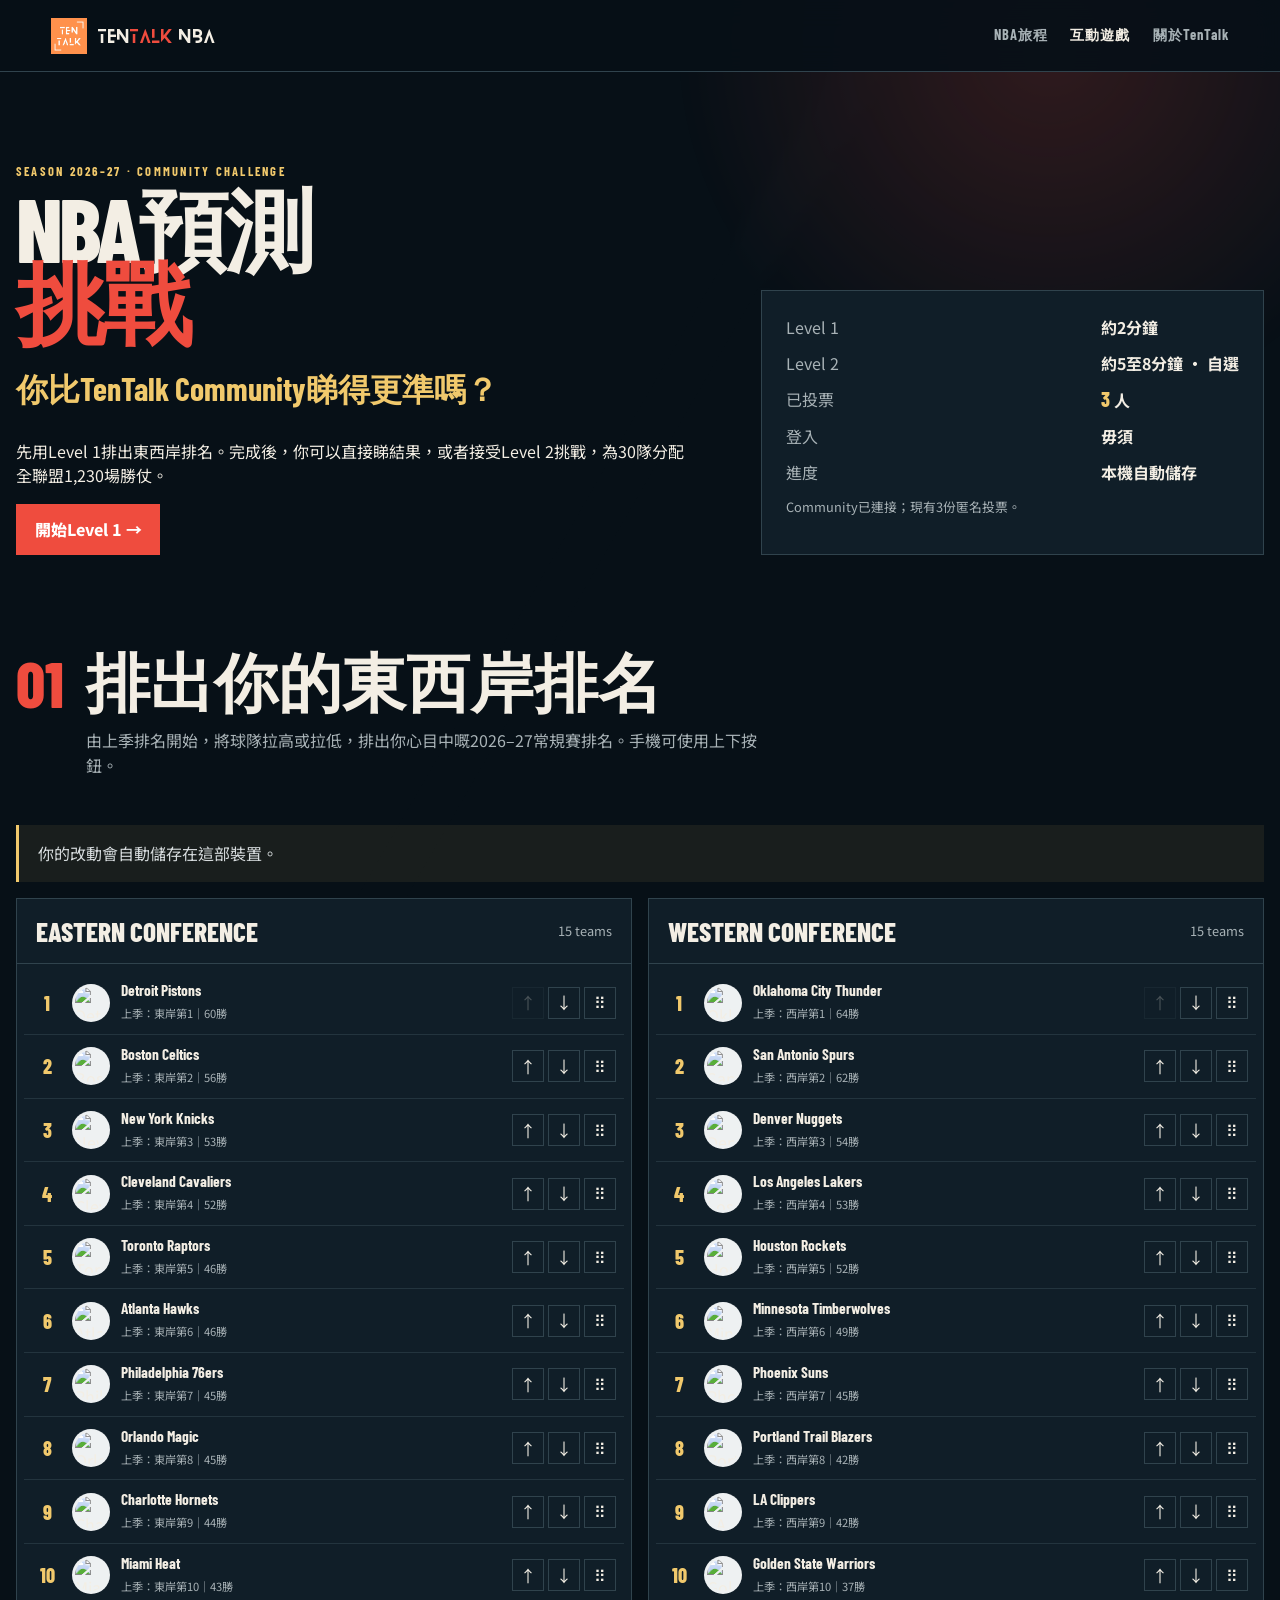
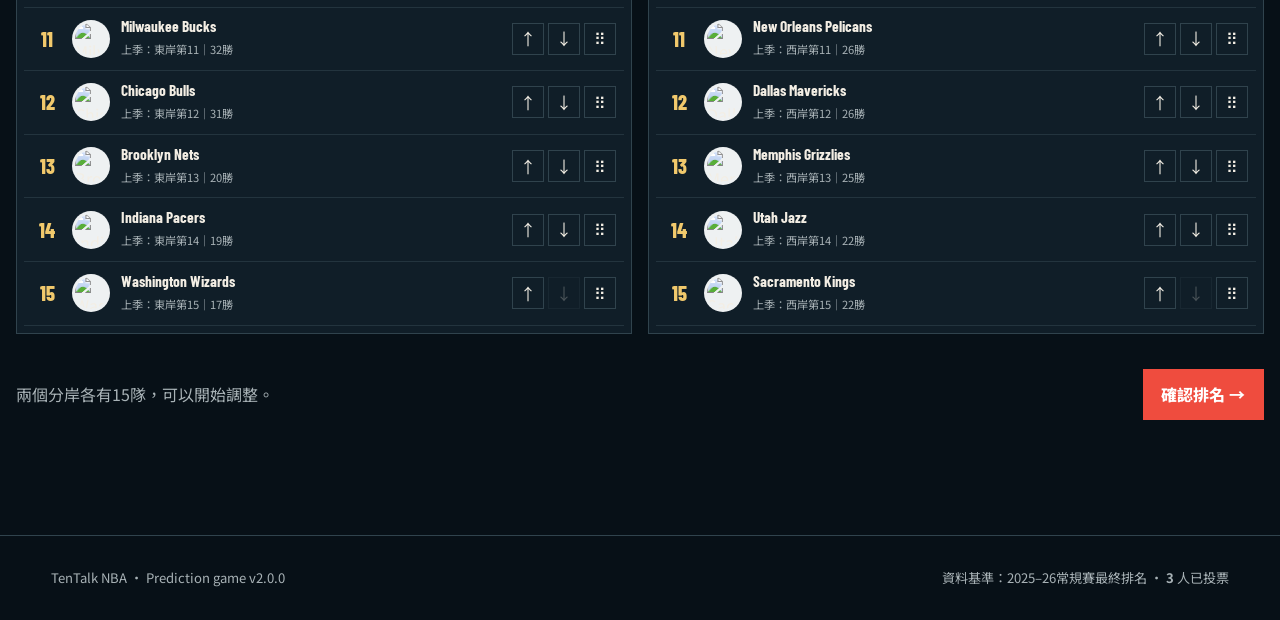
==== commit 49e822f2: "Refresh prediction survey assets" ====
--- a/play/2026-27-predictions/index.html
+++ b/play/2026-27-predictions/index.html
@@ -9,11 +9,11 @@
   <link rel="preconnect" href="https://fonts.googleapis.com" />
   <link rel="preconnect" href="https://fonts.gstatic.com" crossorigin />
   <link href="https://fonts.googleapis.com/css2?family=Barlow+Condensed:wght@600;700;800&amp;family=IBM+Plex+Mono:wght@600&amp;family=Noto+Sans+HK:wght@400;500;700&amp;display=swap" rel="stylesheet" />
-  <link rel="stylesheet" href="../play.css?v=20260925" />
+  <link rel="stylesheet" href="../play.css?v=20260929" />
   <script src="../team-data.js?v=20260919" defer></script>
-  <script src="prediction-core.js?v=20260925" defer></script>
-  <script src="community-config.js?v=20260925" defer></script>
-  <script src="game.js?v=20260925" defer></script>
+  <script src="prediction-core.js?v=20260929" defer></script>
+  <script src="community-config.js?v=20260929" defer></script>
+  <script src="game.js?v=20260929" defer></script>
 </head>
 <body>
   <a class="skip-link" href="#main">跳到主要內容</a>
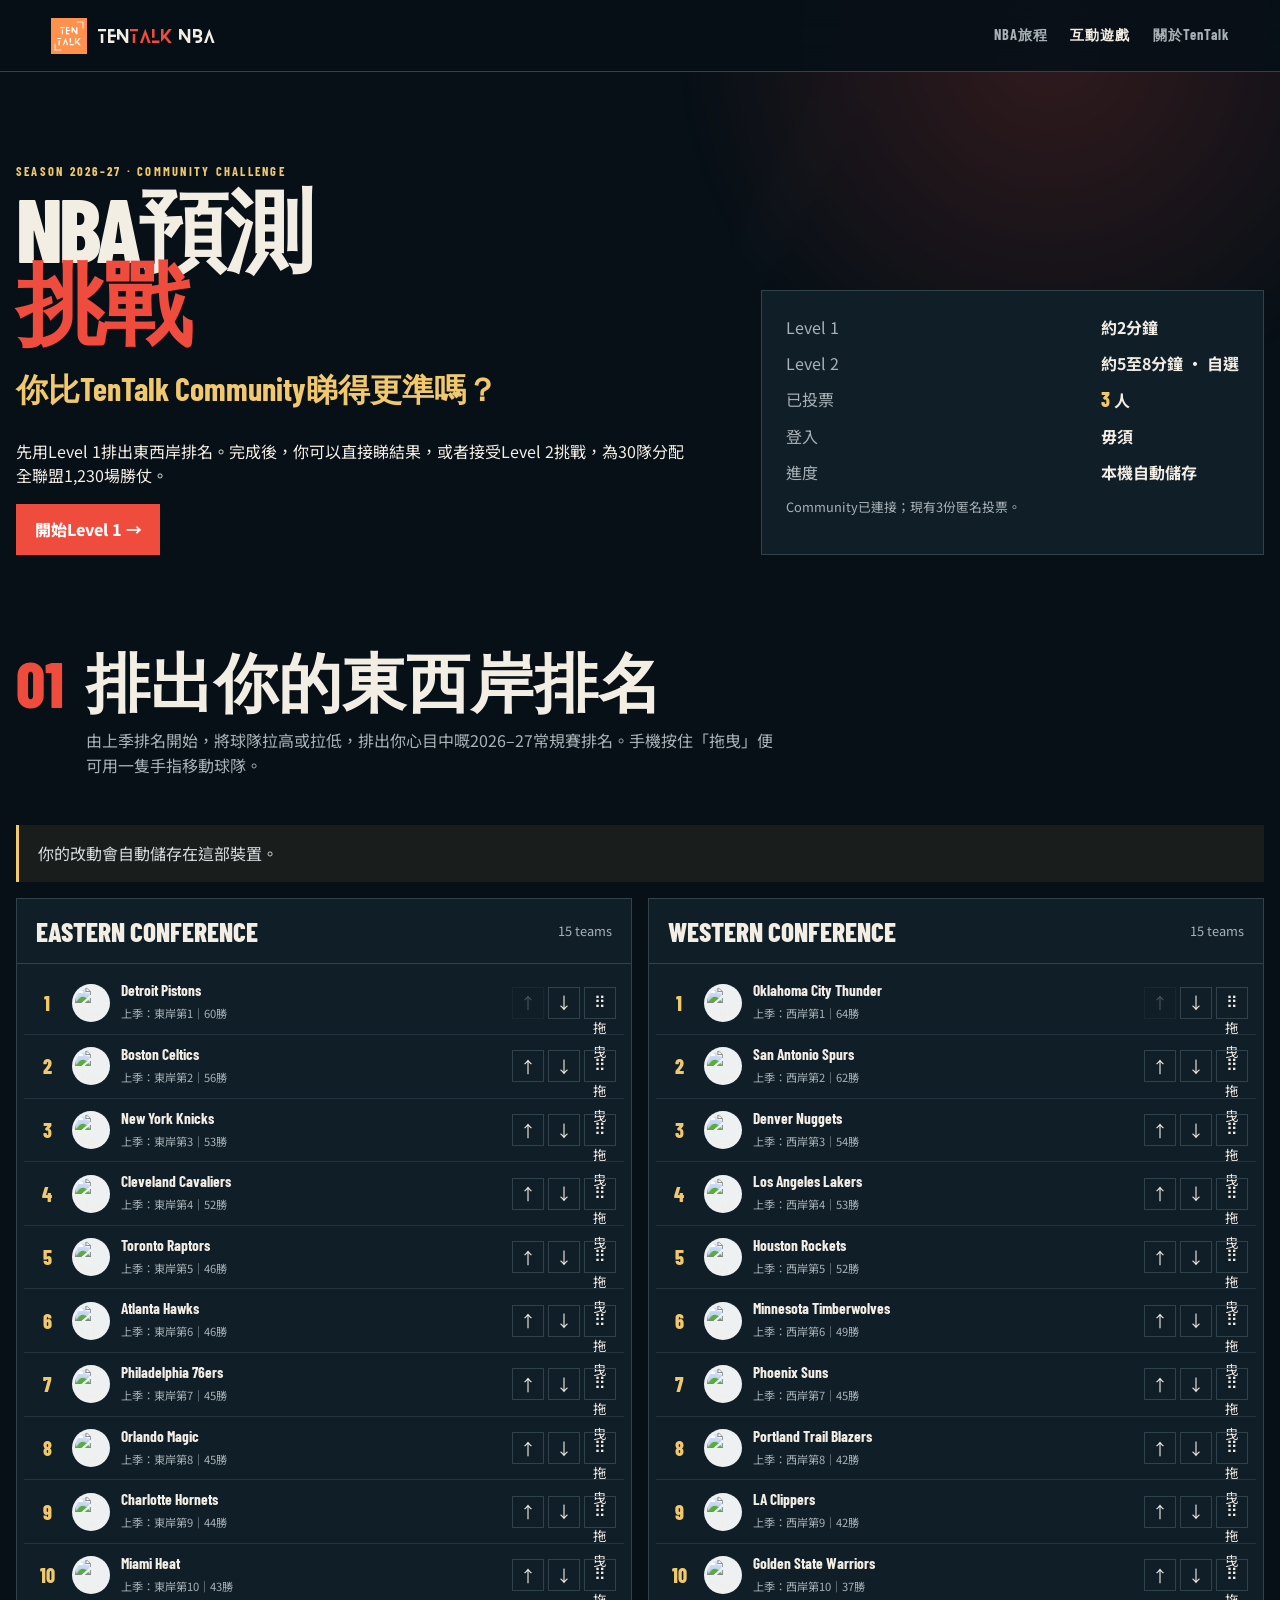
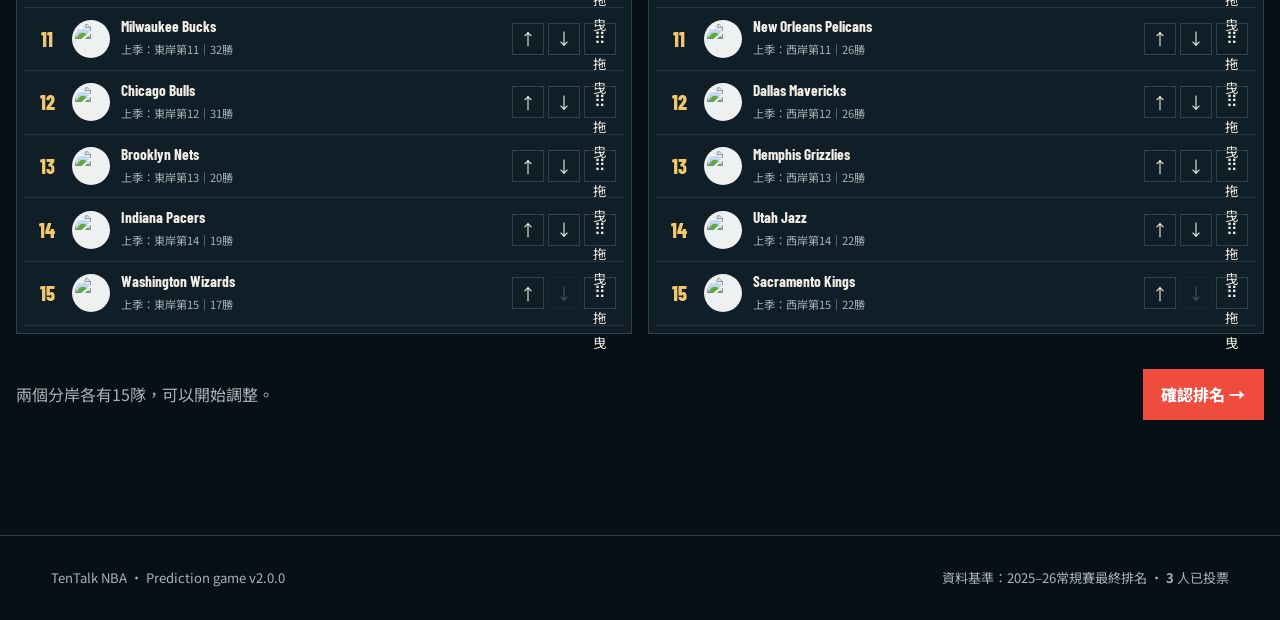
==== commit d31f121b: "Improve mobile ranking drag and result comparisons" ====
--- a/play/2026-27-predictions/index.html
+++ b/play/2026-27-predictions/index.html
@@ -9,11 +9,11 @@
   <link rel="preconnect" href="https://fonts.googleapis.com" />
   <link rel="preconnect" href="https://fonts.gstatic.com" crossorigin />
   <link href="https://fonts.googleapis.com/css2?family=Barlow+Condensed:wght@600;700;800&amp;family=IBM+Plex+Mono:wght@600&amp;family=Noto+Sans+HK:wght@400;500;700&amp;display=swap" rel="stylesheet" />
-  <link rel="stylesheet" href="../play.css?v=20260929" />
+  <link rel="stylesheet" href="../play.css?v=20260930" />
   <script src="../team-data.js?v=20260919" defer></script>
-  <script src="prediction-core.js?v=20260929" defer></script>
+  <script src="prediction-core.js?v=20260930" defer></script>
   <script src="community-config.js?v=20260929" defer></script>
-  <script src="game.js?v=20260929" defer></script>
+  <script src="game.js?v=20260930" defer></script>
 </head>
 <body>
   <a class="skip-link" href="#main">跳到主要內容</a>
@@ -28,14 +28,14 @@
     </section>
 
     <section class="game-step" id="level-one" aria-labelledby="level-one-title">
-      <div class="step-heading"><span class="step-number">01</span><div><h2 id="level-one-title">排出你的東西岸排名</h2><p>由上季排名開始，將球隊拉高或拉低，排出你心目中嘅2026–27常規賽排名。手機可使用上下按鈕。</p></div></div>
+      <div class="step-heading"><span class="step-number">01</span><div><h2 id="level-one-title">排出你的東西岸排名</h2><p>由上季排名開始，將球隊拉高或拉低，排出你心目中嘅2026–27常規賽排名。手機按住「拖曳」便可用一隻手指移動球隊。</p></div></div>
       <p class="mode-note" id="save-note" role="status">你的改動會自動儲存在這部裝置。</p>
       <div class="conference-grid"><section class="conference-panel"><div class="conference-title"><h3>Eastern Conference</h3><span>15 teams</span></div><ol class="ranking-list" id="east-list" aria-label="東岸排名"></ol></section><section class="conference-panel"><div class="conference-title"><h3>Western Conference</h3><span>15 teams</span></div><ol class="ranking-list" id="west-list" aria-label="西岸排名"></ol></section></div>
       <div class="review-bar"><p id="level-one-status" role="status">兩個分岸各有15隊，可以開始調整。</p><button class="button" type="button" id="review-ranking">確認排名 →</button></div>
       <div class="review-panel" id="ranking-review" hidden><h3>最後檢查</h3><p>提交後仍可刻意重新開始，但不會靜默覆蓋已完成結果。</p><div class="review-columns"><div><strong>東岸</strong><ol id="east-review"></ol></div><div><strong>西岸</strong><ol id="west-review"></ol></div></div><div class="review-actions"><button class="button button-outline" type="button" id="back-to-ranking">再調整</button><button class="button" type="button" id="submit-level-one">提交Level 1</button></div></div>
     </section>
 
-    <section class="game-step" id="level-one-result" hidden aria-labelledby="level-one-result-title"><div class="results-panel"><div class="result-head"><div><p class="eyebrow">Level 1 complete</p><h2 id="level-one-result-title">你 vs TenTalk Community</h2></div><span class="result-id" data-result-id></span></div><p class="community-empty" id="level-one-community-status" role="status"><strong>正在讀取Community結果</strong><br />Community平均會由第一份真實提交開始顯示。</p><div class="result-tables" id="level-one-tables"></div><div class="observation-grid" id="level-one-observations"></div><div class="level-two-invite"><div><h3>仲未夠喉？</h3><p>挑戰預測全NBA 30隊勝場，將全聯盟1,230場勝仗分配俾30支球隊。</p></div><button class="button" type="button" id="start-level-two">接受Level 2挑戰 →</button></div><div class="share-row" data-share-row></div><p class="share-status" role="status"></p></div></section>
+    <section class="game-step" id="level-one-result" hidden aria-labelledby="level-one-result-title"><div class="results-panel"><div class="result-head"><div><p class="eyebrow">Level 1 complete</p><h2 id="level-one-result-title">你 vs TenTalk Community</h2></div><span class="result-id" data-result-id></span></div><p class="community-empty" id="level-one-community-status" role="status"><strong>正在讀取Community結果</strong><br />Community平均會由第一份真實提交開始顯示。</p><div class="rank-legend" aria-label="你與Community排名差距顏色說明"><span>顏色代表排名差距</span><strong class="rank-legend--very-close">非常接近</strong><strong class="rank-legend--close">接近</strong><strong class="rank-legend--far">有分歧</strong><strong class="rank-legend--very-far">最大分歧</strong></div><div class="result-tables" id="level-one-tables"></div><div class="observation-grid" id="level-one-observations"></div><div class="level-two-invite"><div><h3>仲未夠喉？</h3><p>挑戰預測全NBA 30隊勝場，將全聯盟1,230場勝仗分配俾30支球隊。</p></div><button class="button" type="button" id="start-level-two">接受Level 2挑戰 →</button></div><div class="share-row" data-share-row></div><p class="share-status" role="status"></p></div></section>
 
     <section class="game-step" id="level-two" hidden aria-labelledby="level-two-title">
       <div class="step-heading"><span class="step-number">02</span><div><h2 id="level-two-title">按你嘅排名預測勝場</h2><p>東西岸次序沿用你的Level 1。低排名球隊可以同前一隊勝場相同或較低，但不能更高；全聯盟總數仍須剛好1,230。</p></div></div>
